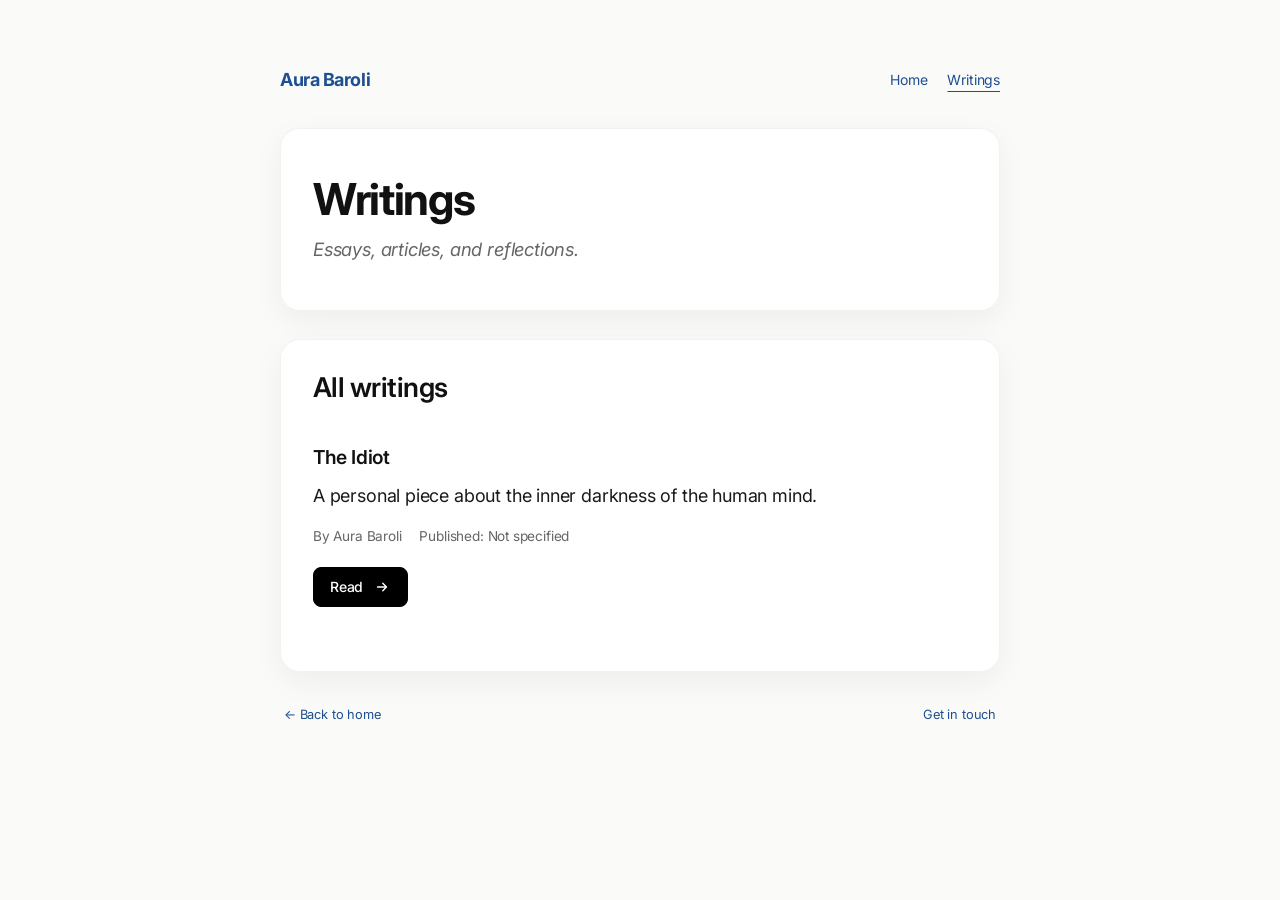
==== writings.html @ b57cc98d "Add files via upload" ====
<!DOCTYPE html>
<html lang="en">
<head>
  <meta charset="UTF-8">
  <meta name="viewport" content="width=device-width, initial-scale=1.0">
  <title>Writings · Aura Baroli</title>
  <meta name="description" content="Essays, articles, and reflections by Aura Baroli.">
  <link href="https://fonts.googleapis.com/css2?family=Inter:wght@400;500;600;700&amp;display=swap" rel="stylesheet">
  <link rel="stylesheet" href="style.css">
  <style>
/* Reuse the site's style.css. These low-priority defaults also let the new
   pages open on their own when the original stylesheet is unavailable. */
@layer writings-defaults {
  body.writings-page {
    margin: 0;
    background: #f6f7f9;
    color: #252a34;
    font-family: "Inter", system-ui, sans-serif;
    font-size: 16px;
    line-height: 1.65;
  }

  .writings-page .container {
    width: min(880px, calc(100% - 40px));
    margin: 0 auto;
    padding: 36px 0;
  }

  .writings-page .card {
    margin-bottom: 24px;
    padding: 36px;
    background: #fff;
    border: 1px solid #e3e6eb;
    border-radius: 16px;
  }

  .writings-page h1 {
    margin: 0 0 12px;
    font-size: clamp(2rem, 5vw, 2.75rem);
    line-height: 1.15;
    letter-spacing: -0.04em;
  }

  .writings-page h2 { font-size: 1.25rem; }
  .writings-page .tagline { margin: 0; }
  .writings-page a { color: inherit; }
}

.writings-page *, .writings-page *::before, .writings-page *::after {
  box-sizing: border-box;
}

.writing-site-header, .writing-site-header nav, .writing-footer {
  display: flex;
  align-items: center;
  justify-content: space-between;
  gap: 24px;
}

.writing-site-header { margin-bottom: 32px; }
.writing-site-name { font-weight: 700; letter-spacing: -0.025em; }
.writing-site-header a, .writing-footer a { text-decoration: none; }
.writing-site-header nav { gap: 20px; font-size: 0.875rem; }
.writing-site-header a[aria-current="page"] { text-decoration: underline; text-underline-offset: 6px; }
.writing-site-header a:hover, .writing-footer a:hover { text-decoration: underline; text-underline-offset: 5px; }
.writing-intro { padding-block: 44px; }
.writing-directory > h2 { margin: 0 0 16px; }
.writing-list { list-style: none; padding: 0; margin: 0; }
.writing-list > li + li { border-top: 1px solid #dce0e6; }
.writing-link { display: block; padding: 24px 0; color: inherit; text-decoration: none; }
.writing-link h3 { margin: 8px 0; font-size: 1.2rem; line-height: 1.4; letter-spacing: -0.02em; }
.writing-link p { margin: 0; line-height: 1.65; }
.writing-link:hover h3 { text-decoration: underline; text-underline-offset: 5px; }
.writing-arrow { display: inline-block; margin-left: 6px; font-size: 1rem; }
.writing-meta { margin: 0; font-size: 0.8rem; font-weight: 500; letter-spacing: 0.025em; }
.writing-back { display: inline-block; margin-bottom: 24px; font-size: 0.875rem; text-underline-offset: 4px; }
.writing-article-header { padding-bottom: 28px; border-bottom: 1px solid #dce0e6; }
.writing-article-header h1 { margin-top: 16px; overflow-wrap: anywhere; }
.writing-deck { margin: 16px 0; font-size: 1.125rem; line-height: 1.6; }
.writing-byline { margin: 16px 0 8px; font-size: 0.875rem; }
.writing-prose { max-width: 66ch; margin-inline: auto; padding-top: 12px; font-size: 1.0625rem; line-height: 1.85; overflow-wrap: anywhere; }
.writing-prose p { margin: 1.25em 0; }
.writing-prose h2, .writing-prose h3 { margin-top: 1.8em; line-height: 1.4; }
.writing-prose blockquote { margin: 28px 0; padding: 0 0 0 24px; border-left: 3px solid #aab2bf; font-style: italic; }
.writing-prose a { text-decoration: underline; text-underline-offset: 3px; }
.writing-prose img { display: block; max-width: 100%; height: auto; }
.writing-prose pre { max-width: 100%; overflow-x: auto; }
.writing-footer { margin-top: 32px; padding: 0 4px 12px; font-size: 0.8rem; }
.writings-page a:focus-visible { outline: 3px solid #526589; outline-offset: 5px; border-radius: 2px; }
.skip-link { position: absolute; top: 8px; left: 8px; padding: 12px 16px; background: #fff; color: #252a34 !important; border: 1px solid #252a34; z-index: 10; transform: translateY(-200%); }
.skip-link:focus { transform: translateY(0); }

@media (max-width: 560px) {
  .writings-page .container { width: calc(100% - 32px); padding-block: 24px; }
  .writings-page .card { padding: 24px; }
  .writing-site-header { gap: 12px; flex-wrap: wrap; margin-bottom: 24px; }
  .writing-site-header nav { gap: 16px; }
  .writing-footer { flex-wrap: wrap; gap: 16px; }
  .writing-prose { font-size: 1rem; }
}

@media print {
  .writing-site-header, .writing-back, .writing-footer, .skip-link { display: none; }
  body.writings-page { background: #fff; color: #000; }
  .writings-page .container { width: 100%; padding: 0; }
  .writings-page .card { border: 0; border-radius: 0; padding: 0; box-shadow: none; }
  .writing-prose { max-width: none; }
}

/* Directory entry layout and separate reading buttons. */
.writings-page .writing-entry {
  padding: 24px 0;
}
.writings-page .writing-entry h3 {
  margin: 0 0 10px;
  font-size: 1.2rem;
  line-height: 1.4;
  letter-spacing: -0.02em;
}
.writings-page .writing-entry > p {
  margin: 0 0 14px;
  line-height: 1.65;
}
.writings-page .writing-entry .writing-entry-meta {
  display: flex;
  flex-wrap: wrap;
  gap: 6px 18px;
  margin-bottom: 20px;
  color: #666;
  font-size: 0.85rem;
}
.writings-page .writing-read-button {
  display: inline-flex;
  align-items: center;
  justify-content: center;
  gap: 10px;
  padding: 9px 16px;
  border: 1px solid #000;
  border-radius: 8px;
  background: #000;
  color: #fff !important;
  font-size: 0.875rem;
  font-weight: 500;
  line-height: 1.4;
  text-decoration: none;
  white-space: nowrap;
}
.writings-page .writing-read-button:hover {
  background: #222;
}
.writings-page .writing-read-button:focus-visible {
  outline: 2px solid #000;
  outline-offset: 4px;
}

.writings-page .writing-read-button .reading-arrow {
  display: block;
  flex: 0 0 18px;
  width: 18px;
  height: 18px;
  fill: none;
  stroke: currentColor;
  stroke-width: 1.8;
  stroke-linecap: round;
  stroke-linejoin: round;
}
  </style>
</head>
<body class="writings-page">
  <a class="skip-link" href="#main">Skip to content</a>
  <div class="container">
    <header class="writing-site-header">
      <a class="writing-site-name" href="index.html">Aura Baroli</a>
      <nav aria-label="Main navigation">
        <a href="index.html">Home</a>
        <a href="writings.html" aria-current="page">Writings</a>
      </nav>
    </header>

    <main id="main">
      <section class="card hero writing-intro" aria-labelledby="page-title">
        <h1 id="page-title">Writings</h1>
        <p class="tagline">Essays, articles, and reflections.</p>
      </section>

      <section class="card writing-directory" aria-labelledby="directory-title">
        <h2 id="directory-title">All writings</h2>
        <ul class="writing-list">

          <!-- To add a writing, copy this entire <li> and edit its content,
               author, publication date, link, and the Read button's aria-label. -->
          <li>
            <article class="writing-entry">
              <h3>The Idiot</h3>
              <p>A personal piece about the inner darkness of the human mind.</p>

              <p class="writing-entry-meta">
                <span>By Aura Baroli</span>
                <span>
                  Published:
                  <!-- Replace the next span with a time element containing the
                       actual date, in this format:
                       <time datetime="YYYY-MM-DD">Day Month Year</time>
                  -->
                  <span class="publication-date">Not specified</span>
                </span>
              </p>

              <a class="writing-read-button"
                 href="writings/the-idiot.html"
                 aria-label="Read The Idiot">
                Read
                <svg class="reading-arrow" width="18" height="18" viewBox="0 0 24 24"
                     fill="none" stroke="currentColor" stroke-width="1.8"
                     stroke-linecap="round" stroke-linejoin="round"
                     aria-hidden="true" focusable="false">
                  <path d="M6 12h12m-5-5 5 5-5 5"/>
                </svg>
              </a>
            </article>
          </li>

        </ul>
      </section>
    </main>

    <footer class="writing-footer">
      <a href="index.html">← Back to home</a>
      <a href="mailto:aura@aurabaroli.com">Get in touch</a>
    </footer>
  </div>
</body>
</html>
---- style.css ----
* {
  box-sizing: border-box;
}

html {
  scroll-behavior: smooth;
}

body {
  margin: 0;
  font-family: 'Inter', sans-serif;
  font-size: 18px;
  line-height: 1.75;
  letter-spacing: -0.01em;
  color: #1a1a1a;
  background: #fafaf8;
  -webkit-font-smoothing: antialiased;
  text-rendering: optimizeLegibility;
  transition: background 0.3s ease, color 0.3s ease;
}

.container {
  max-width: 760px;
  margin: 0 auto;
  padding: 64px 20px;
}

.card {
  background: rgba(255, 255, 255, 0.92);
  border: 1px solid rgba(0, 0, 0, 0.05);
  border-radius: 20px;
  padding: 32px;
  margin-bottom: 28px;
  box-shadow: 0 10px 30px rgba(0, 0, 0, 0.05);
  transition:
    transform 0.22s ease,
    box-shadow 0.22s ease,
    border-color 0.22s ease,
    background 0.22s ease;
  opacity: 0;
  transform: translateY(20px);
  animation: cardFade 0.7s cubic-bezier(0.22, 1, 0.36, 1) forwards;
}

.card:hover {
  transform: translateY(-4px);
  box-shadow: 0 18px 44px rgba(0, 0, 0, 0.08);
  border-color: rgba(0, 0, 0, 0.08);
}

.card:nth-child(1) { animation-delay: 0.1s; }
.card:nth-child(2) { animation-delay: 0.22s; }
.card:nth-child(3) { animation-delay: 0.34s; }
.card:nth-child(4) { animation-delay: 0.46s; }
.card:nth-child(5) { animation-delay: 0.58s; }
.card:nth-child(6) { animation-delay: 0.7s; }

@keyframes cardFade {
  to {
    opacity: 1;
    transform: translateY(0);
  }
}

h1,
h2,
h3 {
  margin-top: 0;
  color: #111;
  line-height: 1.2;
}

h1 {
  font-size: clamp(2.2rem, 5vw, 2.75rem);
  font-weight: 700;
  margin-bottom: 8px;
  letter-spacing: -0.03em;
}

h2 {
  font-size: clamp(1.45rem, 3.5vw, 1.7rem);
  font-weight: 600;
  margin-bottom: 14px;
  letter-spacing: -0.02em;
}

h3 {
  font-size: clamp(1.15rem, 3vw, 1.3rem);
  font-weight: 600;
  margin-bottom: 10px;
  letter-spacing: -0.02em;
}

p {
  margin: 10px 0 0;
  font-size: clamp(1rem, 2.4vw, 1.125rem);
}

.tagline {
  margin-top: 0;
  color: #666;
  font-size: clamp(1rem, 2.6vw, 1.15rem);
  font-style: italic;
}

a {
  color: #1d4f91;
  text-decoration: none;
  transition: color 0.2s ease, opacity 0.2s ease;
}

a:hover {
  color: #12345f;
  text-decoration: underline;
}

.links {
  margin-top: 22px;
  display: flex;
  flex-wrap: wrap;
  gap: 10px;
}

.top-button {
  display: inline-flex;
  align-items: center;
  justify-content: center;
  padding: 10px 16px;
  border-radius: 14px;
  background: #ffffff;
  border: 1px solid rgba(0, 0, 0, 0.08);
  color: #1a1a1a;
  font-size: 0.95rem;
  font-weight: 500;
  text-decoration: none;
  box-shadow: 0 4px 16px rgba(0, 0, 0, 0.04);
  transition:
    transform 0.2s ease,
    box-shadow 0.2s ease,
    background 0.2s ease,
    border-color 0.2s ease,
    color 0.2s ease;
}

.top-button:hover {
  transform: translateY(-2px);
  background: #f5f5f3;
  border-color: rgba(0, 0, 0, 0.12);
  box-shadow: 0 10px 24px rgba(0, 0, 0, 0.08);
  text-decoration: none;
  color: #111;
}

.top-button:active {
  transform: translateY(0);
}

.top-button:focus {
  outline: 2px solid rgba(29, 79, 145, 0.28);
  outline-offset: 3px;
}

.entry {
  margin-top: 20px;
}

.entry + .entry {
  padding-top: 20px;
  border-top: 1px solid rgba(0, 0, 0, 0.08);
}

.entry-row {
  display: flex;
  justify-content: space-between;
  align-items: baseline;
  gap: 20px;
}

.entry-row.top {
  font-weight: 700;
}

.entry-row.bottom {
  font-style: italic;
  color: #555;
  margin-top: 4px;
}

.entry-left,
.entry-right {
  font-size: clamp(1rem, 2.4vw, 1.125rem);
}

.entry-left {
  min-width: 0;
}

.entry-right {
  text-align: right;
  white-space: nowrap;
}

.entry-with-logo {
  display: inline-flex;
  align-items: center;
  gap: 10px;
  min-width: 0;
}

.entry-logo {
  width: 26px;
  height: 26px;
  object-fit: cover;
  border-radius: 8px;
  flex-shrink: 0;
  box-shadow: 0 2px 8px rgba(0, 0, 0, 0.08);
  background: #fff;
}

.entry-details {
  margin-top: 10px;
}

.entry-details ul {
  margin-top: 8px;
}

ul {
  padding-left: 20px;
  margin: 12px 0 0;
}

li {
  margin-bottom: 8px;
  font-size: clamp(1rem, 2.4vw, 1.125rem);
}

small,
.muted {
  color: #6f6f6f;
}

hr {
  border: 0;
  height: 1px;
  background: rgba(0, 0, 0, 0.08);
  margin: 24px 0;
}

.button,
button {
  display: inline-block;
  font: inherit;
  background: #111;
  color: #fff;
  border: none;
  border-radius: 999px;
  padding: 10px 18px;
  cursor: pointer;
  text-decoration: none;
  transition:
    transform 0.2s ease,
    box-shadow 0.2s ease,
    opacity 0.2s ease,
    background 0.2s ease;
}

.button:hover,
button:hover {
  transform: translateY(-1px);
  box-shadow: 0 10px 24px rgba(0, 0, 0, 0.12);
  opacity: 0.96;
}

.button:active,
button:active {
  transform: translateY(0);
  box-shadow: none;
}

img {
  max-width: 100%;
  display: block;
}

::selection {
  background: rgba(29, 79, 145, 0.16);
}

a:focus,
button:focus {
  outline: 2px solid rgba(29, 79, 145, 0.35);
  outline-offset: 3px;
}

@media (max-width: 640px) {
  body {
    font-size: 16px;
  }

  .container {
    padding: 32px 14px;
  }

  .card {
    padding: 24px;
    border-radius: 16px;
    margin-bottom: 20px;
  }

  .links {
    gap: 8px;
  }

  .top-button {
    width: 100%;
    justify-content: center;
    padding: 11px 14px;
    border-radius: 12px;
    font-size: 0.95rem;
  }

  .entry-row {
    flex-direction: column;
    align-items: flex-start;
    gap: 2px;
  }

  .entry-right {
    text-align: left;
    white-space: normal;
  }

  .entry-logo {
    width: 24px;
    height: 24px;
    border-radius: 7px;
  }

  .entry-with-logo {
    gap: 8px;
  }
  .links {
    display: flex;
    flex-wrap: wrap;
    gap: 10px;
  }

  .top-button {
    display: inline-flex;
    align-items: center;
    justify-content: center;
    gap: 8px;
  }

  .top-button .button-icon {
    width: 18px;
    height: 18px;
    flex-shrink: 0;
    fill: none;
    stroke: currentColor;
    stroke-width: 1.8;
    stroke-linecap: round;
    stroke-linejoin: round;
  }
}
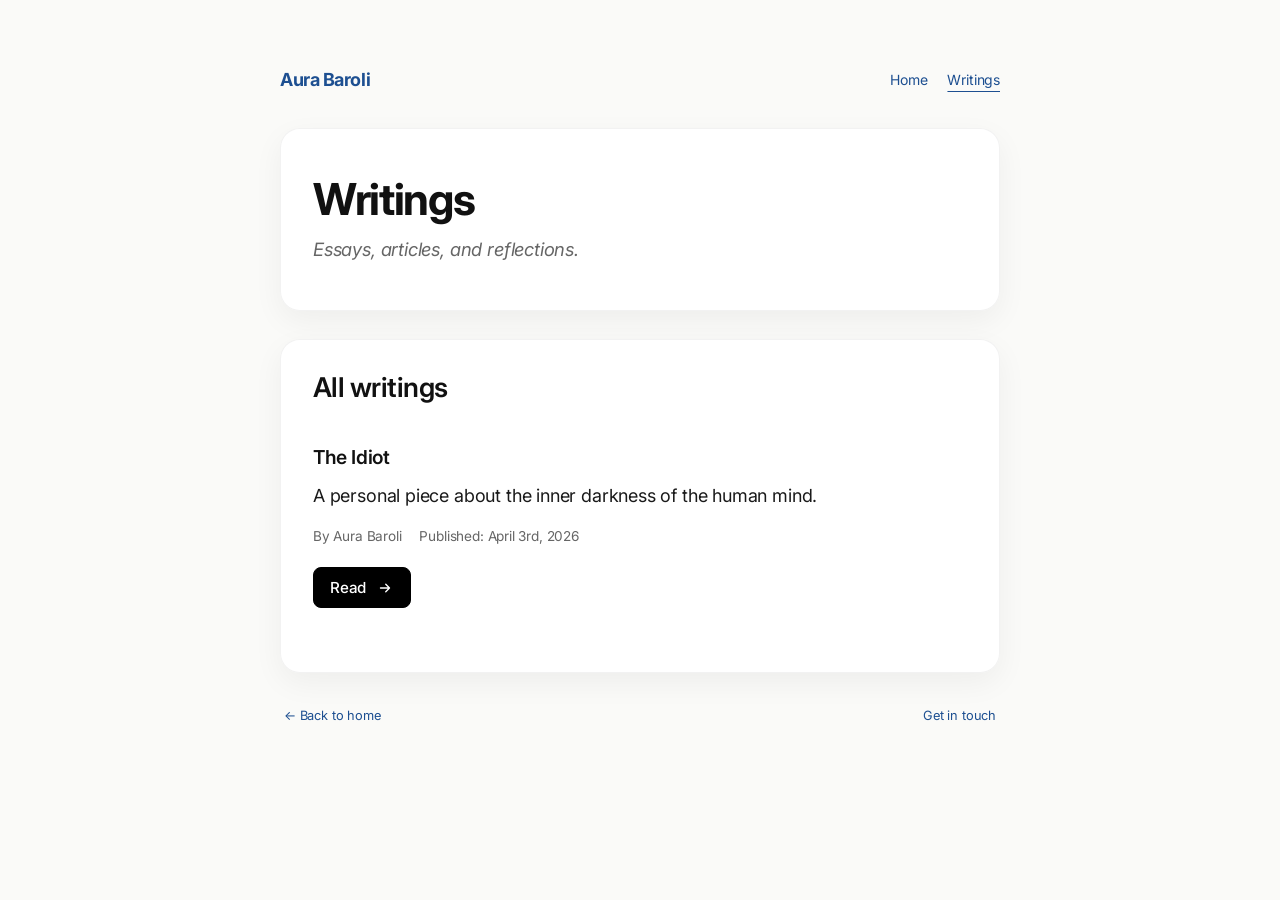
==== commit b6aaf933: "Update writings.html" ====
--- a/writings.html
+++ b/writings.html
@@ -139,7 +139,7 @@
   border-radius: 8px;
   background: #000;
   color: #fff !important;
-  font-size: 0.875rem;
+  font-size: 0.95rem;
   font-weight: 500;
   line-height: 1.4;
   text-decoration: none;
@@ -196,14 +196,7 @@
 
               <p class="writing-entry-meta">
                 <span>By Aura Baroli</span>
-                <span>
-                  Published:
-                  <!-- Replace the next span with a time element containing the
-                       actual date, in this format:
-                       <time datetime="YYYY-MM-DD">Day Month Year</time>
-                  -->
-                  <span class="publication-date">Not specified</span>
-                </span>
+                <span>Published:<time datetime="2026-04-03"> April 3rd, 2026</time></span>
               </p>
 
               <a class="writing-read-button"
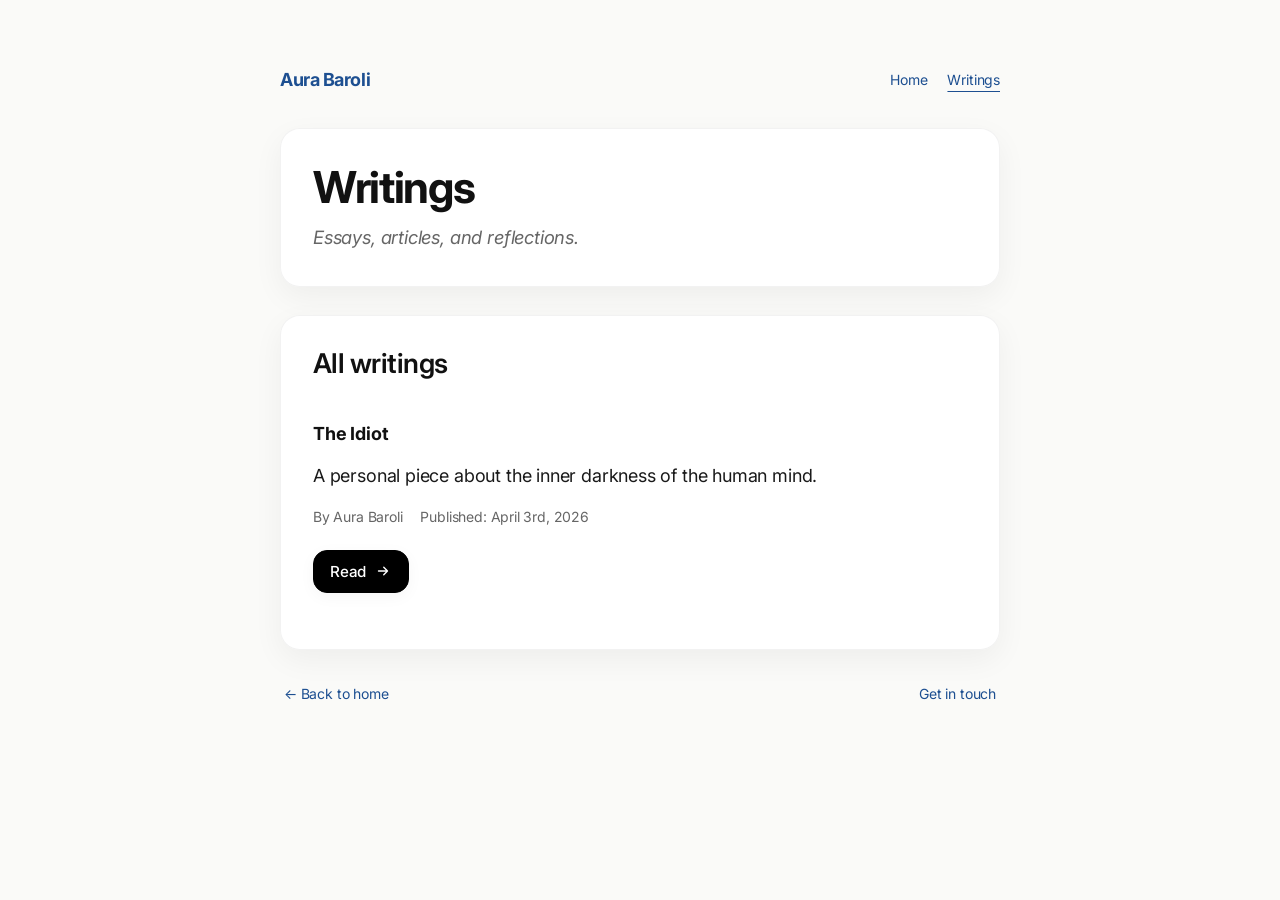
==== commit 7e4676d6: "Add files via upload" ====
--- a/writings.html
+++ b/writings.html
@@ -7,164 +7,7 @@
   <meta name="description" content="Essays, articles, and reflections by Aura Baroli.">
   <link href="https://fonts.googleapis.com/css2?family=Inter:wght@400;500;600;700&amp;display=swap" rel="stylesheet">
   <link rel="stylesheet" href="style.css">
-  <style>
-/* Reuse the site's style.css. These low-priority defaults also let the new
-   pages open on their own when the original stylesheet is unavailable. */
-@layer writings-defaults {
-  body.writings-page {
-    margin: 0;
-    background: #f6f7f9;
-    color: #252a34;
-    font-family: "Inter", system-ui, sans-serif;
-    font-size: 16px;
-    line-height: 1.65;
-  }
-
-  .writings-page .container {
-    width: min(880px, calc(100% - 40px));
-    margin: 0 auto;
-    padding: 36px 0;
-  }
-
-  .writings-page .card {
-    margin-bottom: 24px;
-    padding: 36px;
-    background: #fff;
-    border: 1px solid #e3e6eb;
-    border-radius: 16px;
-  }
-
-  .writings-page h1 {
-    margin: 0 0 12px;
-    font-size: clamp(2rem, 5vw, 2.75rem);
-    line-height: 1.15;
-    letter-spacing: -0.04em;
-  }
-
-  .writings-page h2 { font-size: 1.25rem; }
-  .writings-page .tagline { margin: 0; }
-  .writings-page a { color: inherit; }
-}
-
-.writings-page *, .writings-page *::before, .writings-page *::after {
-  box-sizing: border-box;
-}
-
-.writing-site-header, .writing-site-header nav, .writing-footer {
-  display: flex;
-  align-items: center;
-  justify-content: space-between;
-  gap: 24px;
-}
-
-.writing-site-header { margin-bottom: 32px; }
-.writing-site-name { font-weight: 700; letter-spacing: -0.025em; }
-.writing-site-header a, .writing-footer a { text-decoration: none; }
-.writing-site-header nav { gap: 20px; font-size: 0.875rem; }
-.writing-site-header a[aria-current="page"] { text-decoration: underline; text-underline-offset: 6px; }
-.writing-site-header a:hover, .writing-footer a:hover { text-decoration: underline; text-underline-offset: 5px; }
-.writing-intro { padding-block: 44px; }
-.writing-directory > h2 { margin: 0 0 16px; }
-.writing-list { list-style: none; padding: 0; margin: 0; }
-.writing-list > li + li { border-top: 1px solid #dce0e6; }
-.writing-link { display: block; padding: 24px 0; color: inherit; text-decoration: none; }
-.writing-link h3 { margin: 8px 0; font-size: 1.2rem; line-height: 1.4; letter-spacing: -0.02em; }
-.writing-link p { margin: 0; line-height: 1.65; }
-.writing-link:hover h3 { text-decoration: underline; text-underline-offset: 5px; }
-.writing-arrow { display: inline-block; margin-left: 6px; font-size: 1rem; }
-.writing-meta { margin: 0; font-size: 0.8rem; font-weight: 500; letter-spacing: 0.025em; }
-.writing-back { display: inline-block; margin-bottom: 24px; font-size: 0.875rem; text-underline-offset: 4px; }
-.writing-article-header { padding-bottom: 28px; border-bottom: 1px solid #dce0e6; }
-.writing-article-header h1 { margin-top: 16px; overflow-wrap: anywhere; }
-.writing-deck { margin: 16px 0; font-size: 1.125rem; line-height: 1.6; }
-.writing-byline { margin: 16px 0 8px; font-size: 0.875rem; }
-.writing-prose { max-width: 66ch; margin-inline: auto; padding-top: 12px; font-size: 1.0625rem; line-height: 1.85; overflow-wrap: anywhere; }
-.writing-prose p { margin: 1.25em 0; }
-.writing-prose h2, .writing-prose h3 { margin-top: 1.8em; line-height: 1.4; }
-.writing-prose blockquote { margin: 28px 0; padding: 0 0 0 24px; border-left: 3px solid #aab2bf; font-style: italic; }
-.writing-prose a { text-decoration: underline; text-underline-offset: 3px; }
-.writing-prose img { display: block; max-width: 100%; height: auto; }
-.writing-prose pre { max-width: 100%; overflow-x: auto; }
-.writing-footer { margin-top: 32px; padding: 0 4px 12px; font-size: 0.8rem; }
-.writings-page a:focus-visible { outline: 3px solid #526589; outline-offset: 5px; border-radius: 2px; }
-.skip-link { position: absolute; top: 8px; left: 8px; padding: 12px 16px; background: #fff; color: #252a34 !important; border: 1px solid #252a34; z-index: 10; transform: translateY(-200%); }
-.skip-link:focus { transform: translateY(0); }
-
-@media (max-width: 560px) {
-  .writings-page .container { width: calc(100% - 32px); padding-block: 24px; }
-  .writings-page .card { padding: 24px; }
-  .writing-site-header { gap: 12px; flex-wrap: wrap; margin-bottom: 24px; }
-  .writing-site-header nav { gap: 16px; }
-  .writing-footer { flex-wrap: wrap; gap: 16px; }
-  .writing-prose { font-size: 1rem; }
-}
-
-@media print {
-  .writing-site-header, .writing-back, .writing-footer, .skip-link { display: none; }
-  body.writings-page { background: #fff; color: #000; }
-  .writings-page .container { width: 100%; padding: 0; }
-  .writings-page .card { border: 0; border-radius: 0; padding: 0; box-shadow: none; }
-  .writing-prose { max-width: none; }
-}
-
-/* Directory entry layout and separate reading buttons. */
-.writings-page .writing-entry {
-  padding: 24px 0;
-}
-.writings-page .writing-entry h3 {
-  margin: 0 0 10px;
-  font-size: 1.2rem;
-  line-height: 1.4;
-  letter-spacing: -0.02em;
-}
-.writings-page .writing-entry > p {
-  margin: 0 0 14px;
-  line-height: 1.65;
-}
-.writings-page .writing-entry .writing-entry-meta {
-  display: flex;
-  flex-wrap: wrap;
-  gap: 6px 18px;
-  margin-bottom: 20px;
-  color: #666;
-  font-size: 0.85rem;
-}
-.writings-page .writing-read-button {
-  display: inline-flex;
-  align-items: center;
-  justify-content: center;
-  gap: 10px;
-  padding: 9px 16px;
-  border: 1px solid #000;
-  border-radius: 8px;
-  background: #000;
-  color: #fff !important;
-  font-size: 0.95rem;
-  font-weight: 500;
-  line-height: 1.4;
-  text-decoration: none;
-  white-space: nowrap;
-}
-.writings-page .writing-read-button:hover {
-  background: #222;
-}
-.writings-page .writing-read-button:focus-visible {
-  outline: 2px solid #000;
-  outline-offset: 4px;
-}
-
-.writings-page .writing-read-button .reading-arrow {
-  display: block;
-  flex: 0 0 18px;
-  width: 18px;
-  height: 18px;
-  fill: none;
-  stroke: currentColor;
-  stroke-width: 1.8;
-  stroke-linecap: round;
-  stroke-linejoin: round;
-}
-  </style>
+  <link rel="stylesheet" href="writings.css">
 </head>
 <body class="writings-page">
   <a class="skip-link" href="#main">Skip to content</a>
@@ -199,13 +42,11 @@
                 <span>Published:<time datetime="2026-04-03"> April 3rd, 2026</time></span>
               </p>
 
-              <a class="writing-read-button"
+              <a class="button"
                  href="writings/the-idiot.html"
                  aria-label="Read The Idiot">
-                Read
-                <svg class="reading-arrow" width="18" height="18" viewBox="0 0 24 24"
-                     fill="none" stroke="currentColor" stroke-width="1.8"
-                     stroke-linecap="round" stroke-linejoin="round"
+                <span>Read</span>
+                <svg class="button-icon" width="18" height="18" viewBox="0 0 24 24"
                      aria-hidden="true" focusable="false">
                   <path d="M6 12h12m-5-5 5 5-5 5"/>
                 </svg>
--- a/style.css
+++ b/style.css
@@ -1,4 +1,20 @@
-* {
+/* Shared foundations for the homepage, writings directory, and article pages. */
+:root {
+  --color-text: #1a1a1a;
+  --color-heading: #111;
+  --color-muted: #666;
+  --color-background: #fafaf8;
+  --color-link: #1d4f91;
+  --color-divider: rgba(0, 0, 0, 0.08);
+  --font-size-text: clamp(1rem, 2.4vw, 1.125rem);
+  --font-size-small: 0.875rem;
+  --font-weight-title: 700;
+  --font-weight-heading: 600;
+}
+
+*,
+*::before,
+*::after {
   box-sizing: border-box;
 }
 
@@ -12,8 +28,8 @@
   font-size: 18px;
   line-height: 1.75;
   letter-spacing: -0.01em;
-  color: #1a1a1a;
-  background: #fafaf8;
+  color: var(--color-text);
+  background: var(--color-background);
   -webkit-font-smoothing: antialiased;
   text-rendering: optimizeLegibility;
   transition: background 0.3s ease, color 0.3s ease;
@@ -37,9 +53,7 @@
     box-shadow 0.22s ease,
     border-color 0.22s ease,
     background 0.22s ease;
-  opacity: 0;
-  transform: translateY(20px);
-  animation: cardFade 0.7s cubic-bezier(0.22, 1, 0.36, 1) forwards;
+  animation: cardFade 0.7s cubic-bezier(0.22, 1, 0.36, 1) backwards;
 }
 
 .card:hover {
@@ -56,6 +70,10 @@
 .card:nth-child(6) { animation-delay: 0.7s; }
 
 @keyframes cardFade {
+  from {
+    opacity: 0;
+    transform: translateY(20px);
+  }
   to {
     opacity: 1;
     transform: translateY(0);
@@ -66,45 +84,45 @@
 h2,
 h3 {
   margin-top: 0;
-  color: #111;
+  color: var(--color-heading);
   line-height: 1.2;
 }
 
 h1 {
   font-size: clamp(2.2rem, 5vw, 2.75rem);
-  font-weight: 700;
+  font-weight: var(--font-weight-title);
   margin-bottom: 8px;
   letter-spacing: -0.03em;
 }
 
 h2 {
   font-size: clamp(1.45rem, 3.5vw, 1.7rem);
-  font-weight: 600;
+  font-weight: var(--font-weight-heading);
   margin-bottom: 14px;
   letter-spacing: -0.02em;
 }
 
 h3 {
   font-size: clamp(1.15rem, 3vw, 1.3rem);
-  font-weight: 600;
+  font-weight: var(--font-weight-heading);
   margin-bottom: 10px;
   letter-spacing: -0.02em;
 }
 
 p {
   margin: 10px 0 0;
-  font-size: clamp(1rem, 2.4vw, 1.125rem);
+  font-size: var(--font-size-text);
 }
 
 .tagline {
   margin-top: 0;
-  color: #666;
+  color: var(--color-muted);
   font-size: clamp(1rem, 2.6vw, 1.15rem);
   font-style: italic;
 }
 
 a {
-  color: #1d4f91;
+  color: var(--color-link);
   text-decoration: none;
   transition: color 0.2s ease, opacity 0.2s ease;
 }
@@ -112,26 +130,46 @@
 a:hover {
   color: #12345f;
   text-decoration: underline;
+}
+
+a:focus-visible,
+button:focus-visible {
+  outline: 2px solid var(--color-link);
+  outline-offset: 4px;
 }
 
 .links {
   margin-top: 22px;
   display: flex;
   flex-wrap: wrap;
+  align-items: center;
   gap: 10px;
 }
 
-.top-button {
+/* One button component. Older class names remain compatible with article pages. */
+.button,
+.top-button,
+.writing-read-button,
+button {
   display: inline-flex;
   align-items: center;
   justify-content: center;
+  flex: 0 0 auto;
+  gap: 8px;
+  width: auto;
+  min-width: 0;
+  height: auto;
   padding: 10px 16px;
+  border: 1px solid #000;
   border-radius: 14px;
-  background: #ffffff;
-  border: 1px solid rgba(0, 0, 0, 0.08);
-  color: #1a1a1a;
+  background: #000;
+  color: #fff;
+  font-family: inherit;
   font-size: 0.95rem;
   font-weight: 500;
+  line-height: 1.4;
+  white-space: nowrap;
+  cursor: pointer;
   text-decoration: none;
   box-shadow: 0 4px 16px rgba(0, 0, 0, 0.04);
   transition:
@@ -142,22 +180,54 @@
     color 0.2s ease;
 }
 
-.top-button:hover {
+.button:hover,
+.top-button:hover,
+.writing-read-button:hover,
+button:hover {
   transform: translateY(-2px);
-  background: #f5f5f3;
-  border-color: rgba(0, 0, 0, 0.12);
+  background: #222;
+  border-color: #222;
+  color: #fff;
   box-shadow: 0 10px 24px rgba(0, 0, 0, 0.08);
   text-decoration: none;
-  color: #111;
-}
-
-.top-button:active {
+}
+
+.button:active,
+.top-button:active,
+.writing-read-button:active,
+button:active {
   transform: translateY(0);
 }
 
-.top-button:focus {
-  outline: 2px solid rgba(29, 79, 145, 0.28);
-  outline-offset: 3px;
+.button:focus-visible,
+.top-button:focus-visible,
+.writing-read-button:focus-visible,
+button:focus-visible {
+  outline: 2px solid #000;
+  outline-offset: 4px;
+}
+
+.button-icon,
+.reading-arrow {
+  display: block;
+  position: static;
+  flex: 0 0 18px;
+  width: 18px;
+  height: 18px;
+  margin: 0;
+  padding: 0;
+  background: transparent;
+  border-radius: 0;
+  fill: none;
+  stroke: currentColor;
+  stroke-width: 1.8;
+  stroke-linecap: round;
+  stroke-linejoin: round;
+}
+
+.button-icon.linkedin-logo {
+  fill: currentColor;
+  stroke: none;
 }
 
 .entry {
@@ -166,7 +236,7 @@
 
 .entry + .entry {
   padding-top: 20px;
-  border-top: 1px solid rgba(0, 0, 0, 0.08);
+  border-top: 1px solid var(--color-divider);
 }
 
 .entry-row {
@@ -177,7 +247,7 @@
 }
 
 .entry-row.top {
-  font-weight: 700;
+  font-weight: var(--font-weight-title);
 }
 
 .entry-row.bottom {
@@ -188,7 +258,7 @@
 
 .entry-left,
 .entry-right {
-  font-size: clamp(1rem, 2.4vw, 1.125rem);
+  font-size: var(--font-size-text);
 }
 
 .entry-left {
@@ -232,50 +302,19 @@
 
 li {
   margin-bottom: 8px;
-  font-size: clamp(1rem, 2.4vw, 1.125rem);
+  font-size: var(--font-size-text);
 }
 
 small,
 .muted {
-  color: #6f6f6f;
+  color: var(--color-muted);
 }
 
 hr {
   border: 0;
   height: 1px;
-  background: rgba(0, 0, 0, 0.08);
+  background: var(--color-divider);
   margin: 24px 0;
-}
-
-.button,
-button {
-  display: inline-block;
-  font: inherit;
-  background: #111;
-  color: #fff;
-  border: none;
-  border-radius: 999px;
-  padding: 10px 18px;
-  cursor: pointer;
-  text-decoration: none;
-  transition:
-    transform 0.2s ease,
-    box-shadow 0.2s ease,
-    opacity 0.2s ease,
-    background 0.2s ease;
-}
-
-.button:hover,
-button:hover {
-  transform: translateY(-1px);
-  box-shadow: 0 10px 24px rgba(0, 0, 0, 0.12);
-  opacity: 0.96;
-}
-
-.button:active,
-button:active {
-  transform: translateY(0);
-  box-shadow: none;
 }
 
 img {
@@ -287,10 +326,20 @@
   background: rgba(29, 79, 145, 0.16);
 }
 
-a:focus,
-button:focus {
-  outline: 2px solid rgba(29, 79, 145, 0.35);
-  outline-offset: 3px;
+.skip-link {
+  position: absolute;
+  top: 8px;
+  left: 8px;
+  z-index: 10;
+  padding: 12px 16px;
+  background: #fff;
+  color: var(--color-text);
+  border: 1px solid var(--color-text);
+  transform: translateY(-200%);
+}
+
+.skip-link:focus {
+  transform: translateY(0);
 }
 
 @media (max-width: 640px) {
@@ -308,16 +357,11 @@
     margin-bottom: 20px;
   }
 
-  .links {
-    gap: 8px;
-  }
-
-  .top-button {
-    width: 100%;
-    justify-content: center;
-    padding: 11px 14px;
+  .button,
+  .top-button,
+  .writing-read-button,
+  button {
     border-radius: 12px;
-    font-size: 0.95rem;
   }
 
   .entry-row {
@@ -340,27 +384,25 @@
   .entry-with-logo {
     gap: 8px;
   }
-  .links {
-    display: flex;
-    flex-wrap: wrap;
-    gap: 10px;
-  }
-
-  .top-button {
-    display: inline-flex;
-    align-items: center;
-    justify-content: center;
-    gap: 8px;
-  }
-
-  .top-button .button-icon {
-    width: 18px;
-    height: 18px;
-    flex-shrink: 0;
-    fill: none;
-    stroke: currentColor;
-    stroke-width: 1.8;
-    stroke-linecap: round;
-    stroke-linejoin: round;
-  }
-}
+}
+
+@media (prefers-reduced-motion: reduce) {
+  html {
+    scroll-behavior: auto;
+  }
+
+  *,
+  *::before,
+  *::after {
+    animation: none !important;
+    transition: none !important;
+  }
+
+  .card:hover,
+  .button:hover,
+  .top-button:hover,
+  .writing-read-button:hover,
+  button:hover {
+    transform: none;
+  }
+}
--- a/writings.css
+++ b/writings.css
@@ -0,0 +1,237 @@
+/* Page-specific layout only. Load after style.css on directory and article pages. */
+.writing-site-header,
+.writing-site-header nav,
+.writing-footer {
+  display: flex;
+  align-items: center;
+  justify-content: space-between;
+  gap: 24px;
+}
+
+.writing-site-header {
+  margin-bottom: 32px;
+}
+
+.writing-site-name {
+  font-weight: var(--font-weight-title);
+  letter-spacing: -0.025em;
+}
+
+.writing-site-header nav {
+  gap: 20px;
+  font-size: var(--font-size-small);
+}
+
+.writing-site-header a[aria-current="page"] {
+  text-decoration: underline;
+  text-underline-offset: 6px;
+}
+
+.writing-site-header a:hover,
+.writing-footer a:hover {
+  text-underline-offset: 5px;
+}
+
+.writing-list {
+  list-style: none;
+  padding: 0;
+  margin: 0;
+}
+
+.writing-list > li {
+  margin-bottom: 0;
+}
+
+.writing-list > li + li {
+  border-top: 1px solid var(--color-divider);
+}
+
+.writing-entry {
+  padding: 24px 0;
+}
+
+/* Match the homepage's entry titles; section headings come from style.css. */
+.writing-entry h3 {
+  margin: 0 0 10px;
+  font-size: var(--font-size-text);
+  font-weight: var(--font-weight-title);
+  line-height: inherit;
+  letter-spacing: inherit;
+}
+
+.writing-entry > p {
+  margin: 0 0 14px;
+}
+
+.writing-entry .writing-entry-meta {
+  display: flex;
+  flex-wrap: wrap;
+  gap: 6px 18px;
+  margin-bottom: 20px;
+  color: var(--color-muted);
+  font-size: var(--font-size-small);
+}
+
+.writing-footer {
+  margin-top: 32px;
+  padding: 0 4px 12px;
+  font-size: var(--font-size-small);
+}
+
+/* Keep the existing reading-page components for individual writings. */
+.writing-link {
+  display: block;
+  padding: 24px 0;
+  color: inherit;
+  text-decoration: none;
+}
+
+.writing-link h3 {
+  margin: 8px 0;
+  font-size: 1.2rem;
+  line-height: 1.4;
+}
+
+.writing-link p {
+  margin: 0;
+  line-height: 1.65;
+}
+
+.writing-link:hover h3 {
+  text-decoration: underline;
+  text-underline-offset: 5px;
+}
+
+.writing-arrow {
+  display: inline-block;
+  margin-left: 6px;
+  font-size: 1rem;
+}
+
+.writing-meta {
+  margin: 0;
+  font-size: 0.8rem;
+  font-weight: 500;
+  letter-spacing: 0.025em;
+}
+
+.writing-back {
+  display: inline-block;
+  margin-bottom: 24px;
+  font-size: var(--font-size-small);
+  text-underline-offset: 4px;
+}
+
+.writing-article-header {
+  padding-bottom: 28px;
+  border-bottom: 1px solid var(--color-divider);
+}
+
+.writing-article-header h1 {
+  margin-top: 16px;
+  overflow-wrap: anywhere;
+}
+
+.writing-deck {
+  margin: 16px 0;
+  font-size: 1.125rem;
+  line-height: 1.6;
+}
+
+.writing-byline {
+  margin: 16px 0 8px;
+  font-size: var(--font-size-small);
+}
+
+.writing-prose {
+  max-width: 66ch;
+  margin-inline: auto;
+  padding-top: 12px;
+  font-size: 1.0625rem;
+  line-height: 1.85;
+  overflow-wrap: anywhere;
+}
+
+.writing-prose p {
+  margin: 1.25em 0;
+}
+
+.writing-prose h2,
+.writing-prose h3 {
+  margin-top: 1.8em;
+  line-height: 1.4;
+}
+
+.writing-prose blockquote {
+  margin: 28px 0;
+  padding: 0 0 0 24px;
+  border-left: 3px solid #aab2bf;
+  font-style: italic;
+}
+
+.writing-prose a {
+  text-decoration: underline;
+  text-underline-offset: 3px;
+}
+
+.writing-prose img {
+  height: auto;
+}
+
+.writing-prose pre {
+  max-width: 100%;
+  overflow-x: auto;
+}
+
+@media (max-width: 560px) {
+  .writing-site-header {
+    gap: 12px;
+    flex-wrap: wrap;
+    margin-bottom: 24px;
+  }
+
+  .writing-site-header nav {
+    gap: 16px;
+  }
+
+  .writing-footer {
+    flex-wrap: wrap;
+    gap: 16px;
+  }
+
+  .writing-prose {
+    font-size: 1rem;
+  }
+}
+
+@media print {
+  .writing-site-header,
+  .writing-back,
+  .writing-footer,
+  .skip-link {
+    display: none;
+  }
+
+  body.writings-page {
+    background: #fff;
+    color: #000;
+  }
+
+  .writings-page .container {
+    width: 100%;
+    padding: 0;
+  }
+
+  .writings-page .card {
+    border: 0;
+    border-radius: 0;
+    padding: 0;
+    box-shadow: none;
+    animation: none;
+    transform: none;
+  }
+
+  .writing-prose {
+    max-width: none;
+  }
+}
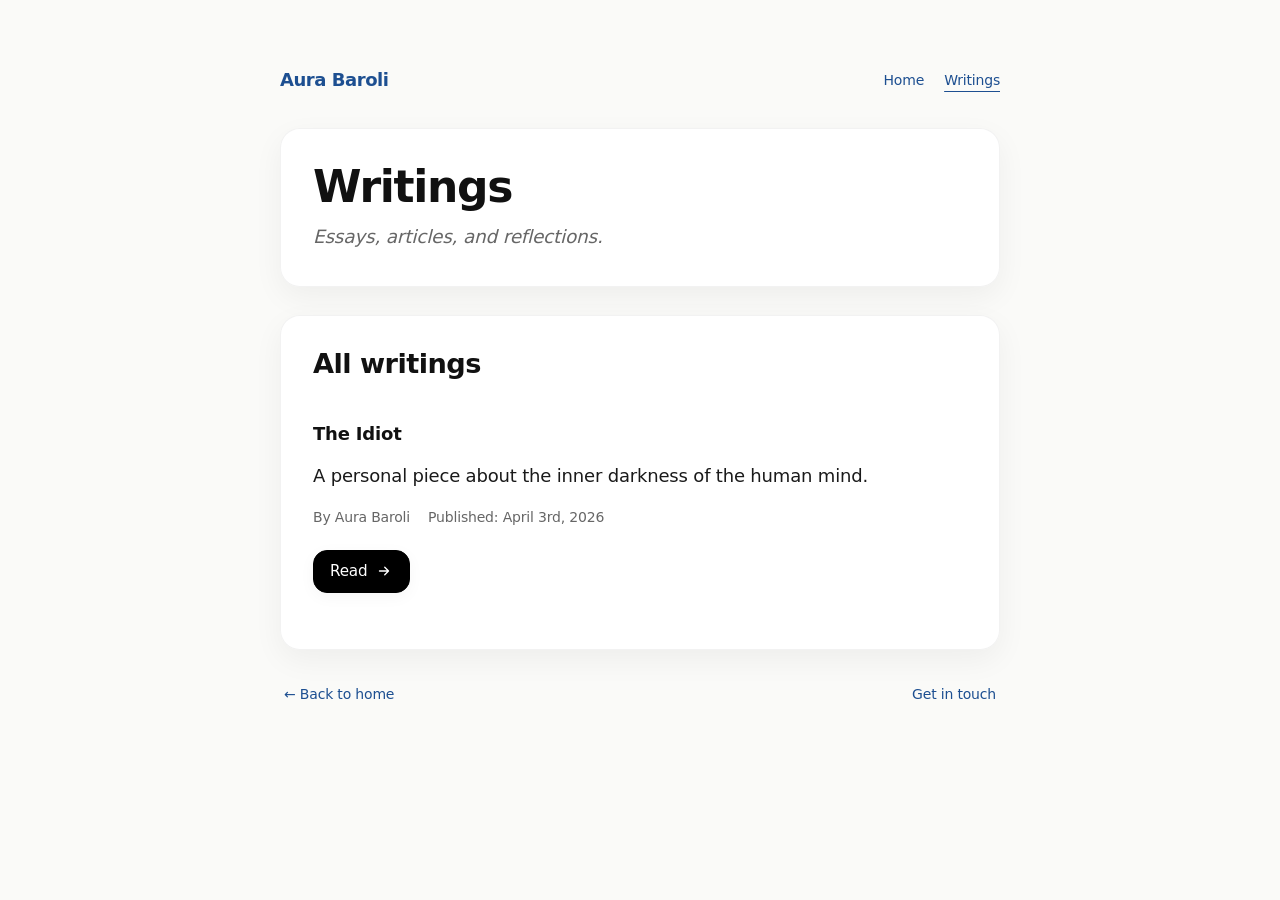
==== commit 21c2ea76: "Update writings.html" ====
--- a/writings.html
+++ b/writings.html
@@ -5,7 +5,6 @@
   <meta name="viewport" content="width=device-width, initial-scale=1.0">
   <title>Writings · Aura Baroli</title>
   <meta name="description" content="Essays, articles, and reflections by Aura Baroli.">
-  <link href="https://fonts.googleapis.com/css2?family=Inter:wght@400;500;600;700&amp;display=swap" rel="stylesheet">
   <link rel="stylesheet" href="style.css">
   <link rel="stylesheet" href="writings.css">
 </head>
--- a/style.css
+++ b/style.css
@@ -1,4 +1,20 @@
 /* Shared foundations for the homepage, writings directory, and article pages. */
+
+@font-face {
+  font-family: "Allo";
+  src: url("fonts/AlloVariable.woff2") format("woff2");
+  font-weight: 100 900;
+  font-style: normal;
+  font-display: swap;
+}
+
+@font-face {
+  font-family: "Allo";
+  src: url("fonts/Allo-Oblique.woff2") format("woff2");
+  font-weight: 400;
+  font-style: italic;
+  font-display: swap;
+}
 :root {
   --color-text: #1a1a1a;
   --color-heading: #111;
@@ -14,6 +30,7 @@
 
 *,
 *::before,
+
 *::after {
   box-sizing: border-box;
 }
@@ -24,7 +41,7 @@
 
 body {
   margin: 0;
-  font-family: 'Inter', sans-serif;
+  font-family: "Allo", system-ui, sans-serif;
   font-size: 18px;
   line-height: 1.75;
   letter-spacing: -0.01em;
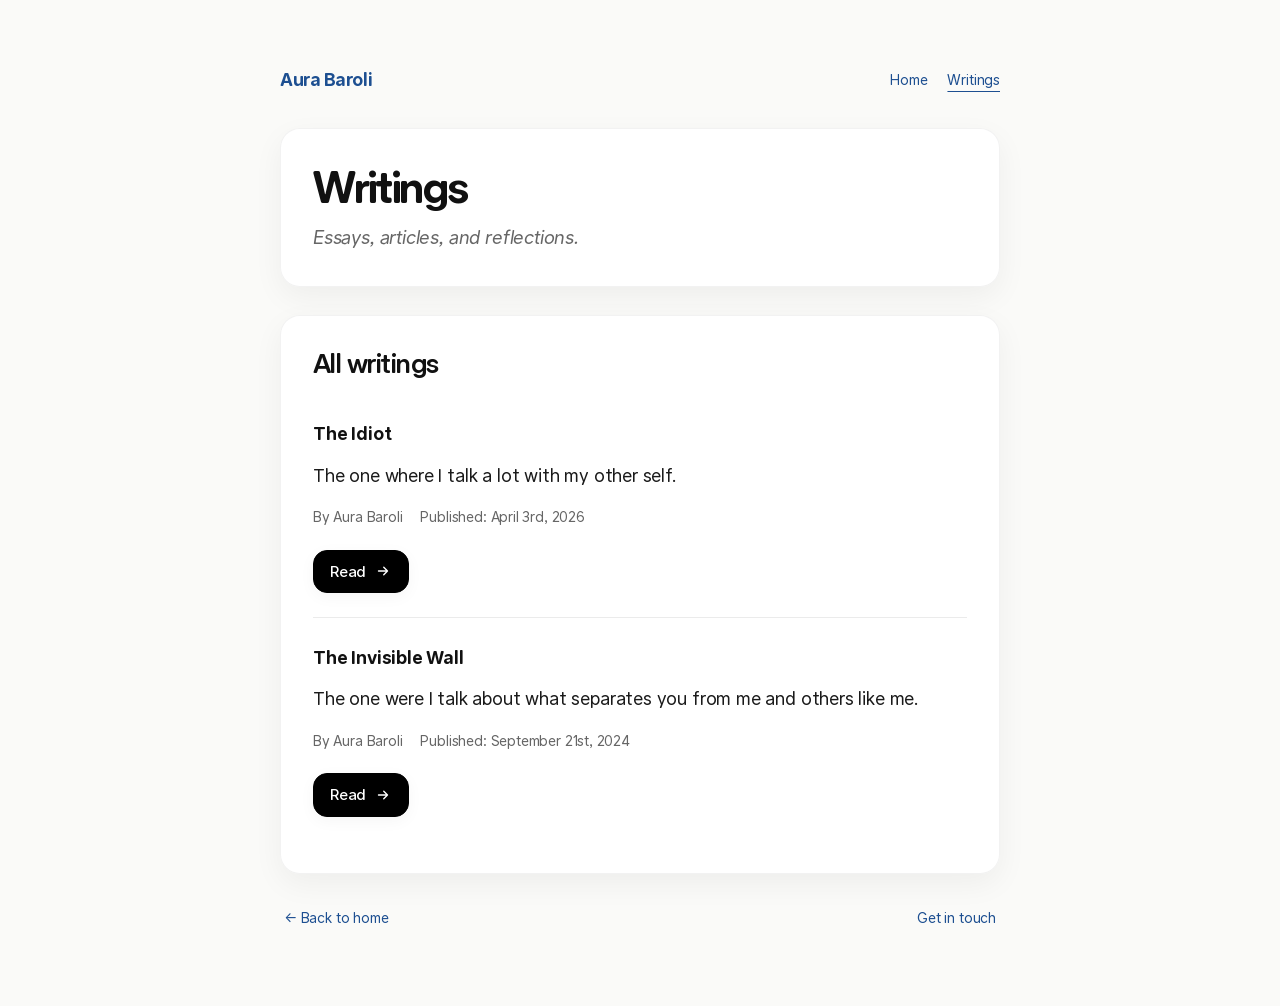
==== commit 6bcb9200: "Update writings.html" ====
--- a/writings.html
+++ b/writings.html
@@ -34,7 +34,7 @@
           <li>
             <article class="writing-entry">
               <h3>The Idiot</h3>
-              <p>A personal piece about the inner darkness of the human mind.</p>
+              <p>The one where I talk a lot with my other self.</p>
 
               <p class="writing-entry-meta">
                 <span>By Aura Baroli</span>
@@ -44,6 +44,28 @@
               <a class="button"
                  href="writings/the-idiot.html"
                  aria-label="Read The Idiot">
+                <span>Read</span>
+                <svg class="button-icon" width="18" height="18" viewBox="0 0 24 24"
+                     aria-hidden="true" focusable="false">
+                  <path d="M6 12h12m-5-5 5 5-5 5"/>
+                </svg>
+              </a>
+            </article>
+          </li>
+
+          <li>
+            <article class="writing-entry">
+              <h3>The Invisible Wall</h3>
+              <p>The one were I talk about what separates you from me and others like me.</p>
+
+              <p class="writing-entry-meta">
+                <span>By Aura Baroli</span>
+                <span>Published:<time datetime="2024-09-21"> September 21st, 2024</time></span>
+              </p>
+
+              <a class="button"
+                 href="writings/the-invisible wall.html"
+                 aria-label="Read The Invisible Wall">
                 <span>Read</span>
                 <svg class="button-icon" width="18" height="18" viewBox="0 0 24 24"
                      aria-hidden="true" focusable="false">
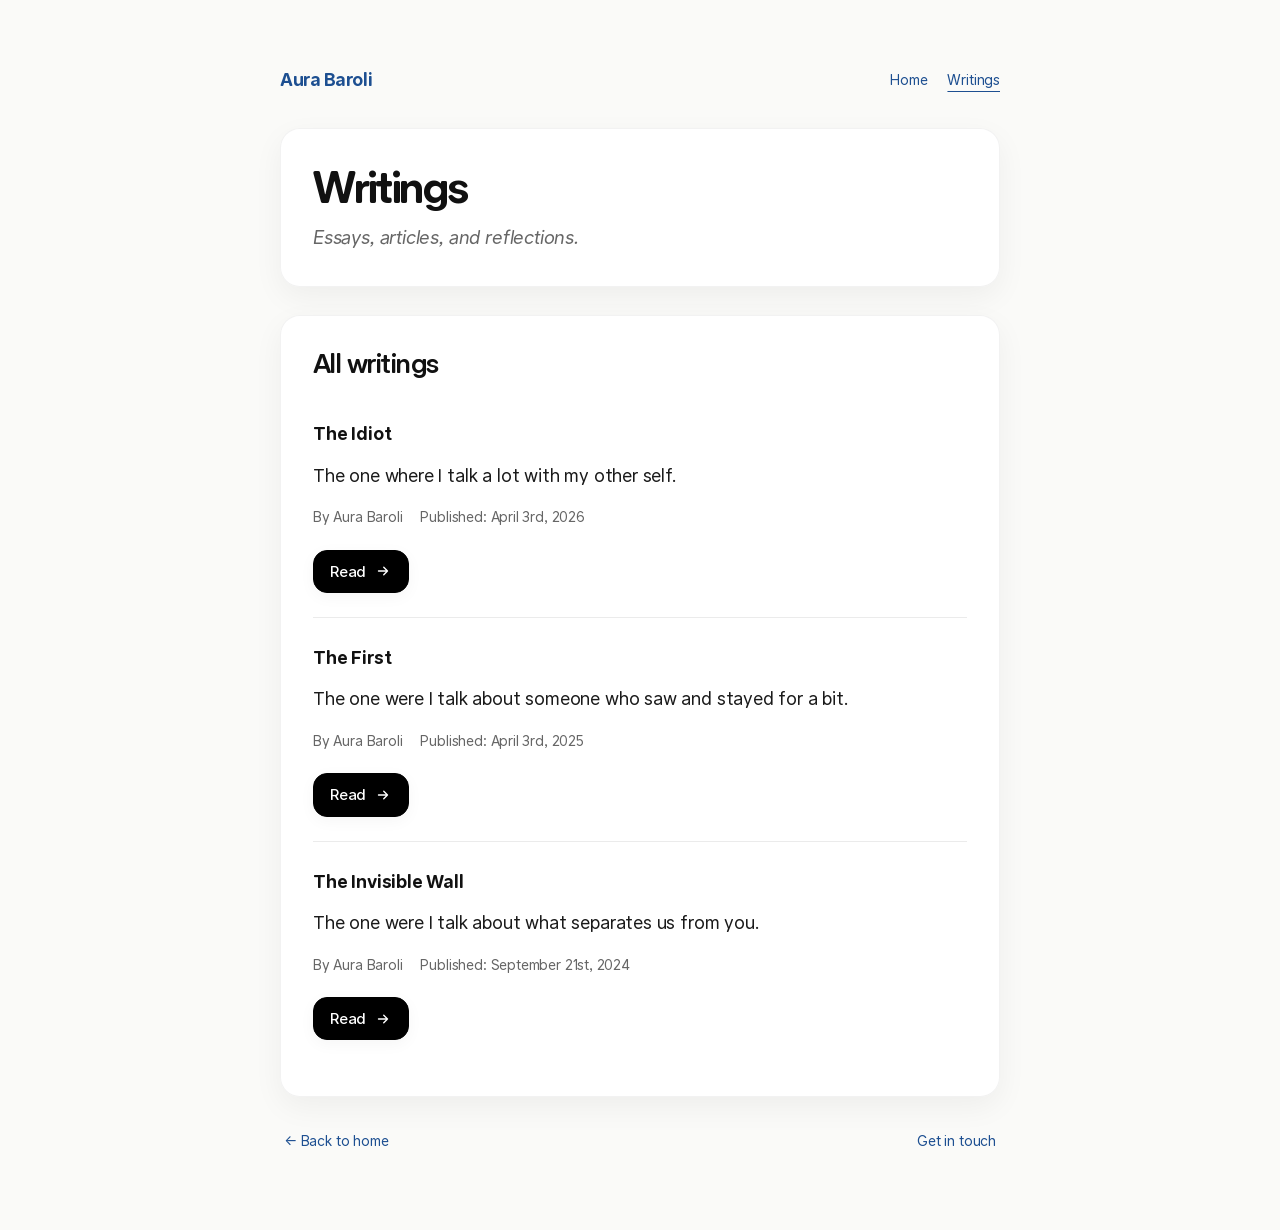
==== commit 6d393357: "Update writings.html" ====
--- a/writings.html
+++ b/writings.html
@@ -55,8 +55,30 @@
 
           <li>
             <article class="writing-entry">
+              <h3>The First</h3>
+              <p>The one were I talk about someone who saw and stayed for a bit.</p>
+
+              <p class="writing-entry-meta">
+                <span>By Aura Baroli</span>
+                <span>Published:<time datetime="2025-04-03"> April 3rd, 2025</time></span>
+              </p>
+
+              <a class="button"
+                 href="writings/the-first.html"
+                 aria-label="Read The First">
+                <span>Read</span>
+                <svg class="button-icon" width="18" height="18" viewBox="0 0 24 24"
+                     aria-hidden="true" focusable="false">
+                  <path d="M6 12h12m-5-5 5 5-5 5"/>
+                </svg>
+              </a>
+            </article>
+          </li>
+
+          <li>
+            <article class="writing-entry">
               <h3>The Invisible Wall</h3>
-              <p>The one were I talk about what separates you from me and others like me.</p>
+              <p>The one were I talk about what separates us from you.</p>
 
               <p class="writing-entry-meta">
                 <span>By Aura Baroli</span>
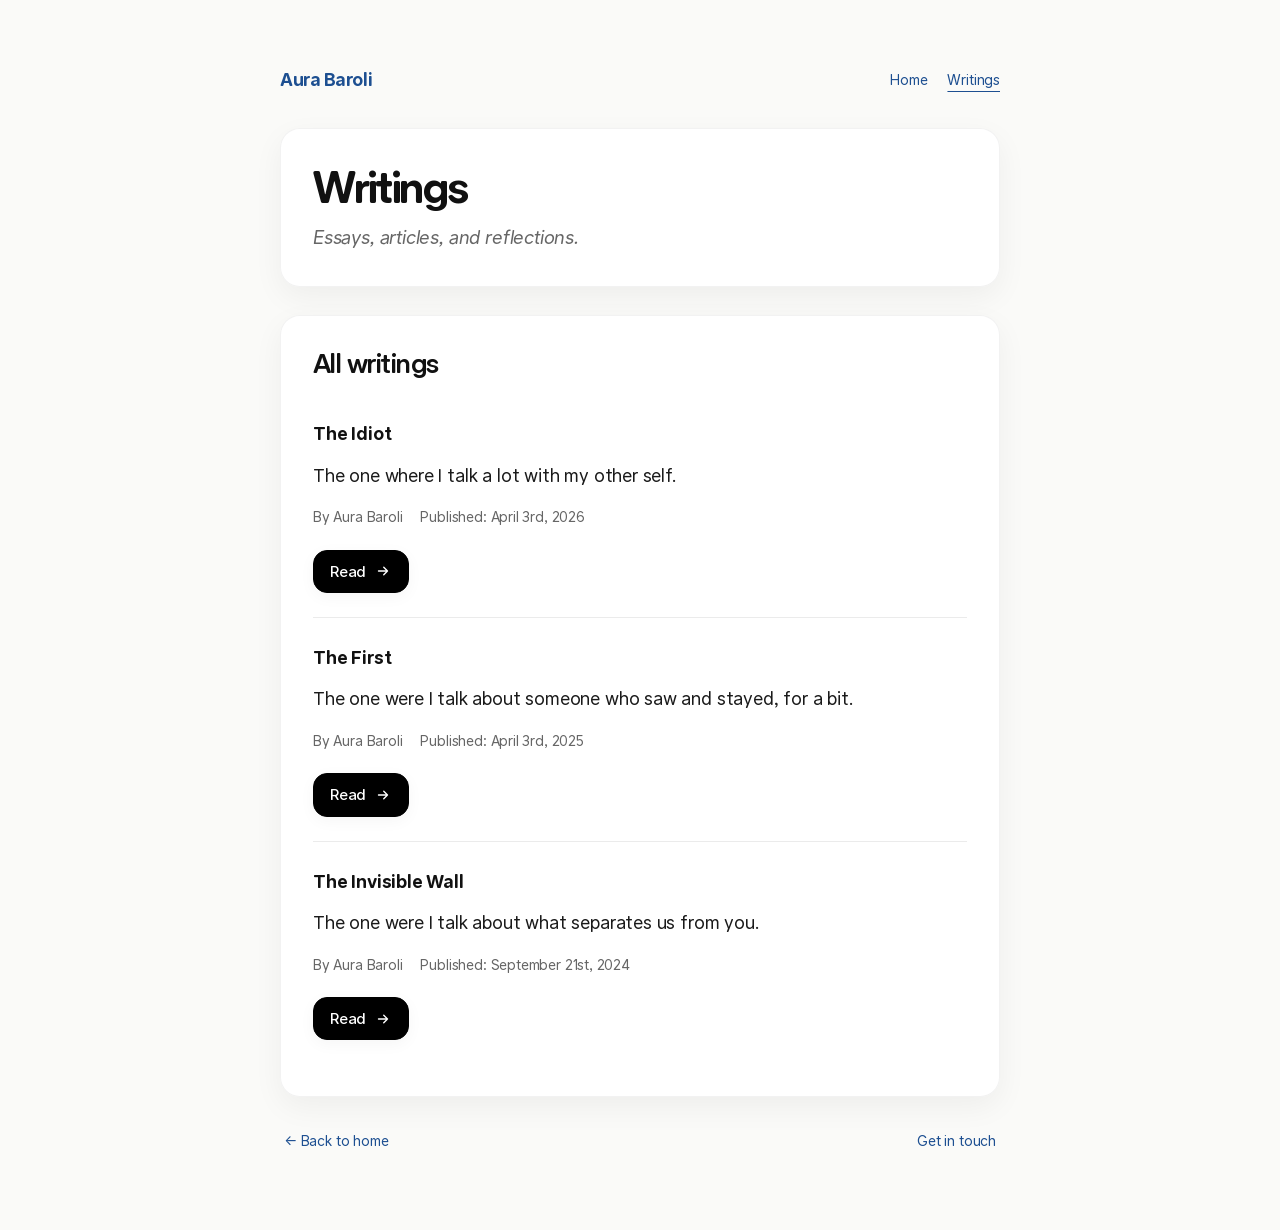
==== commit 09cad251: "Update writings.html" ====
--- a/writings.html
+++ b/writings.html
@@ -56,7 +56,7 @@
           <li>
             <article class="writing-entry">
               <h3>The First</h3>
-              <p>The one were I talk about someone who saw and stayed for a bit.</p>
+              <p>The one were I talk about someone who saw and stayed, for a bit.</p>
 
               <p class="writing-entry-meta">
                 <span>By Aura Baroli</span>
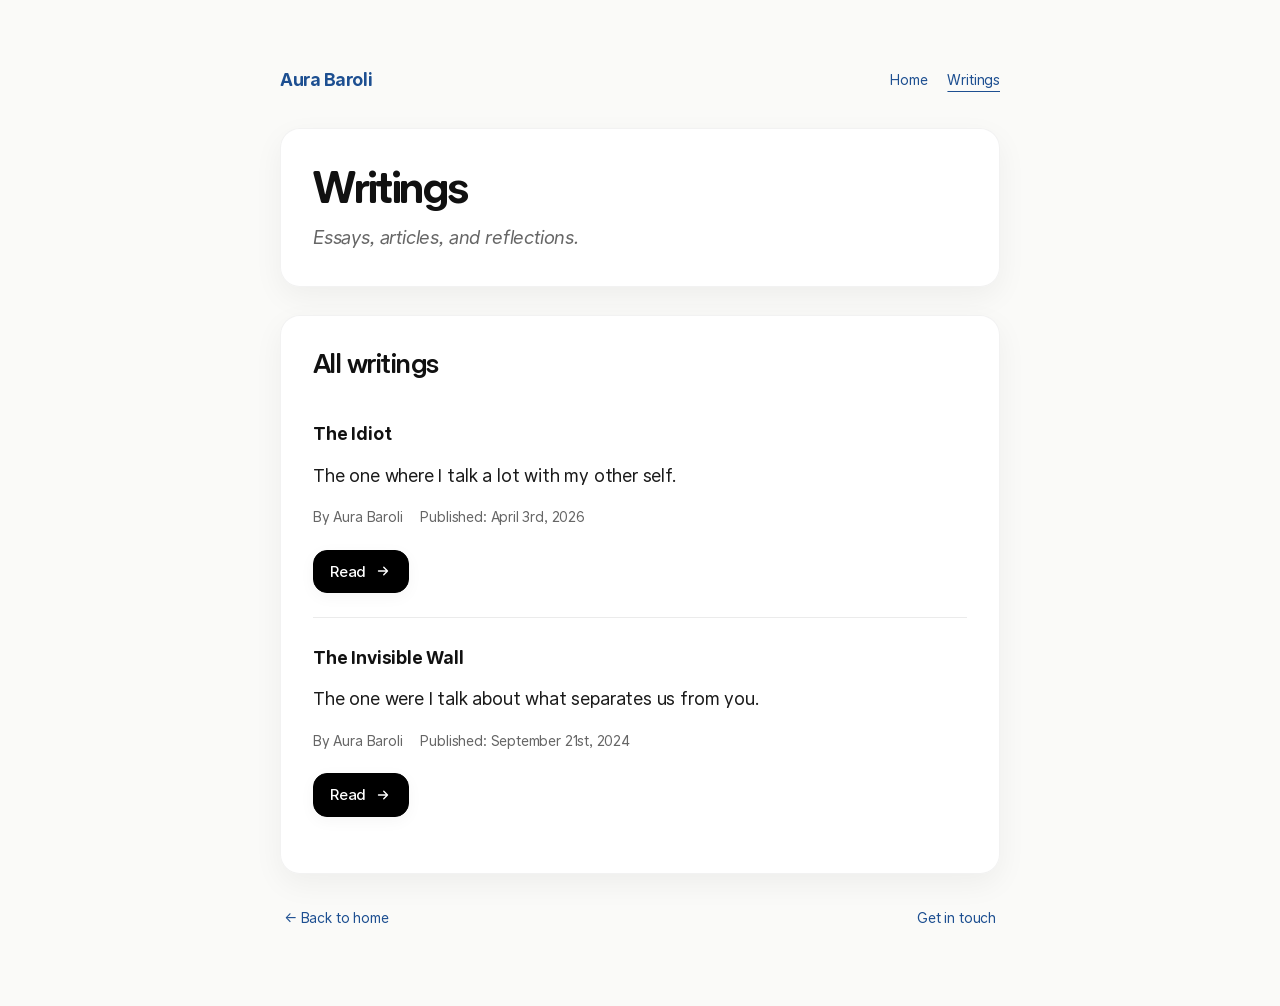
==== commit fc845f46: "Update writings.html" ====
--- a/writings.html
+++ b/writings.html
@@ -55,28 +55,6 @@
 
           <li>
             <article class="writing-entry">
-              <h3>The First</h3>
-              <p>The one were I talk about someone who saw and stayed, for a bit.</p>
-
-              <p class="writing-entry-meta">
-                <span>By Aura Baroli</span>
-                <span>Published:<time datetime="2025-04-03"> April 3rd, 2025</time></span>
-              </p>
-
-              <a class="button"
-                 href="writings/the-first.html"
-                 aria-label="Read The First">
-                <span>Read</span>
-                <svg class="button-icon" width="18" height="18" viewBox="0 0 24 24"
-                     aria-hidden="true" focusable="false">
-                  <path d="M6 12h12m-5-5 5 5-5 5"/>
-                </svg>
-              </a>
-            </article>
-          </li>
-
-          <li>
-            <article class="writing-entry">
               <h3>The Invisible Wall</h3>
               <p>The one were I talk about what separates us from you.</p>
 
